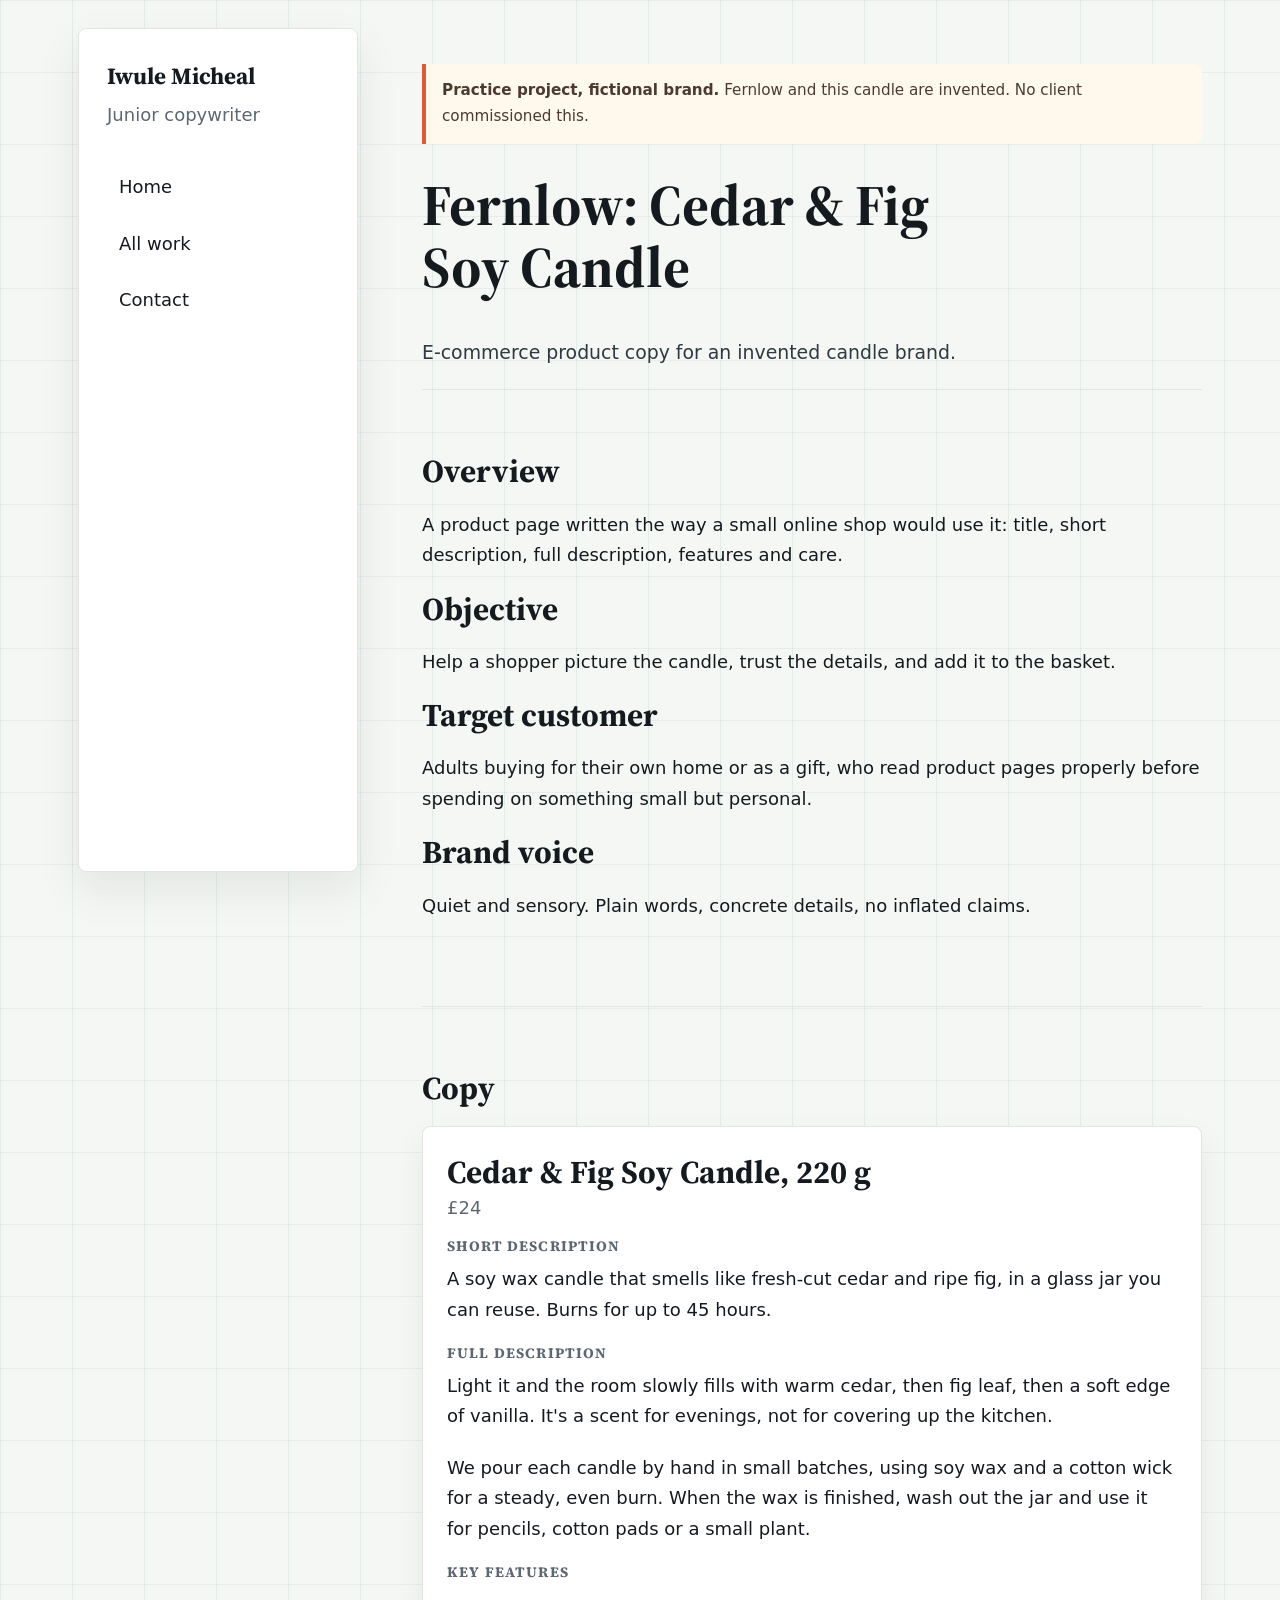
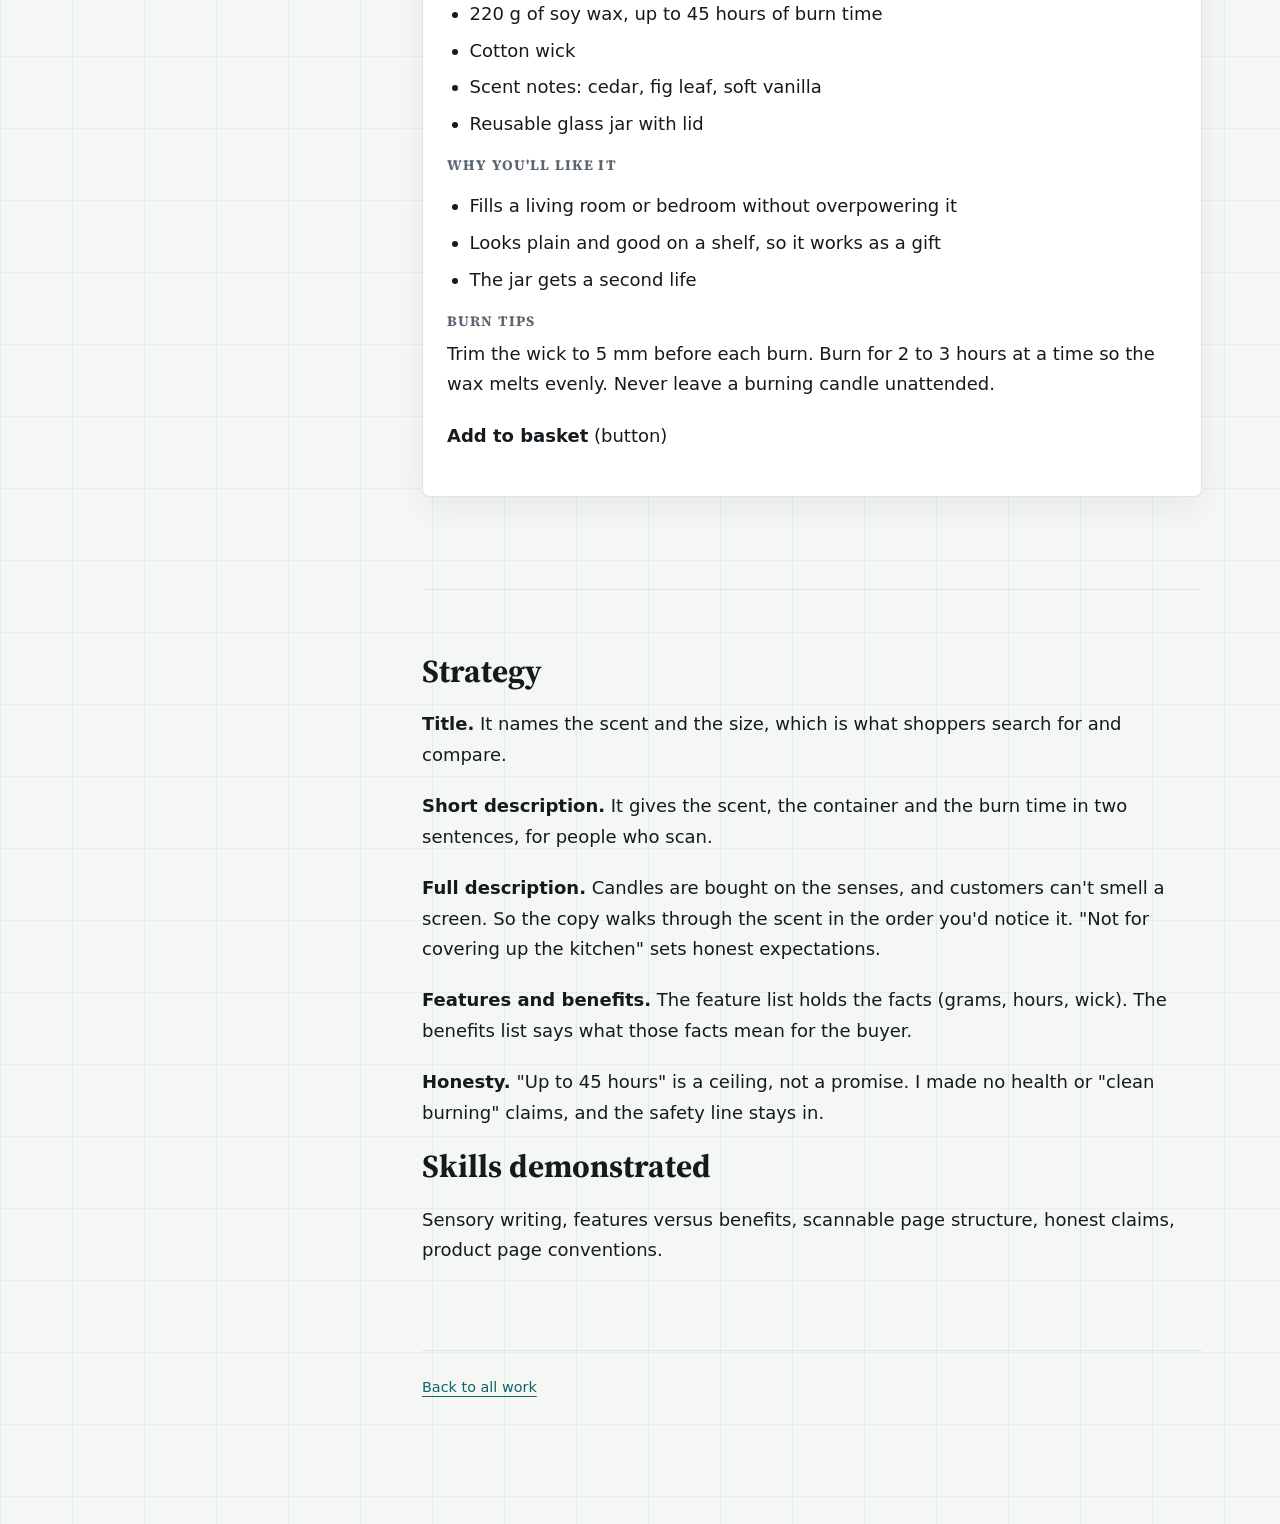
==== project-ecommerce.html @ 81a902f0 "Add files via upload" ====
<!DOCTYPE html>
<html lang="en">
<head>
<meta charset="UTF-8">
<meta name="viewport" content="width=device-width, initial-scale=1">
<title>Fernlow product page copy | Iwule Micheal</title>
<link rel="preconnect" href="https://fonts.googleapis.com">
<link rel="stylesheet" href="https://fonts.googleapis.com/css2?family=Source+Serif+4:wght@400;600;700&display=swap">
<link rel="stylesheet" href="css/style.css">
<script src="js/main.js" defer></script>
</head>
<body>
<div class="layout">
  <aside class="side">
    <p class="name">Iwule Micheal</p>
    <p class="role">Junior copywriter</p>
    <nav aria-label="Main"><a href="index.html">Home</a><a href="index.html#work">All work</a><a href="index.html#contact">Contact</a></nav>
  </aside>
  <main>
    <p class="notice"><strong>Practice project, fictional brand.</strong> Fernlow and this candle are invented. No client commissioned this.</p>
    <h1>Fernlow: Cedar &amp; Fig Soy Candle</h1>
    <p class="lead">E-commerce product copy for an invented candle brand.</p>
    <section>
      <h2>Overview</h2>
      <p>A product page written the way a small online shop would use it: title, short description, full description, features and care.</p>
      <h2>Objective</h2>
      <p>Help a shopper picture the candle, trust the details, and add it to the basket.</p>
      <h2>Target customer</h2>
      <p>Adults buying for their own home or as a gift, who read product pages properly before spending on something small but personal.</p>
      <h2>Brand voice</h2>
      <p>Quiet and sensory. Plain words, concrete details, no inflated claims.</p>
    </section>
    <section>
      <h2>Copy</h2>
      <div class="pack">
        <p class="prod">Cedar &amp; Fig Soy Candle, 220 g</p>
        <p class="sub">&pound;24</p>
        <h4>Short description</h4>
        <p>A soy wax candle that smells like fresh-cut cedar and ripe fig, in a glass jar you can reuse. Burns for up to 45 hours.</p>
        <h4>Full description</h4>
        <p>Light it and the room slowly fills with warm cedar, then fig leaf, then a soft edge of vanilla. It's a scent for evenings, not for covering up the kitchen.</p>
        <p>We pour each candle by hand in small batches, using soy wax and a cotton wick for a steady, even burn. When the wax is finished, wash out the jar and use it for pencils, cotton pads or a small plant.</p>
        <h4>Key features</h4>
        <ul>
          <li>220 g of soy wax, up to 45 hours of burn time</li>
          <li>Cotton wick</li>
          <li>Scent notes: cedar, fig leaf, soft vanilla</li>
          <li>Reusable glass jar with lid</li>
        </ul>
        <h4>Why you'll like it</h4>
        <ul>
          <li>Fills a living room or bedroom without overpowering it</li>
          <li>Looks plain and good on a shelf, so it works as a gift</li>
          <li>The jar gets a second life</li>
        </ul>
        <h4>Burn tips</h4>
        <p>Trim the wick to 5 mm before each burn. Burn for 2 to 3 hours at a time so the wax melts evenly. Never leave a burning candle unattended.</p>
        <p><strong>Add to basket</strong> (button)</p>
      </div>
    </section>
    <section>
      <h2>Strategy</h2>
      <p><strong>Title.</strong> It names the scent and the size, which is what shoppers search for and compare.</p>
      <p><strong>Short description.</strong> It gives the scent, the container and the burn time in two sentences, for people who scan.</p>
      <p><strong>Full description.</strong> Candles are bought on the senses, and customers can't smell a screen. So the copy walks through the scent in the order you'd notice it. "Not for covering up the kitchen" sets honest expectations.</p>
      <p><strong>Features and benefits.</strong> The feature list holds the facts (grams, hours, wick). The benefits list says what those facts mean for the buyer.</p>
      <p><strong>Honesty.</strong> "Up to 45 hours" is a ceiling, not a promise. I made no health or "clean burning" claims, and the safety line stays in.</p>
      <h2>Skills demonstrated</h2>
      <p>Sensory writing, features versus benefits, scannable page structure, honest claims, product page conventions.</p>
    </section>
    <footer><p><a href="index.html#work">Back to all work</a></p></footer>
  </main>
</div>
</body>
</html>
---- css/style.css ----
:root{
  --bg:#f5f7f4;
  --panel:#ffffff;
  --ink:#151a1f;
  --muted:#5c6772;
  --line:#dfe5df;
  --accent:#116466;
  --accent-strong:#0b4446;
  --warm:#d95d39;
  --mark:#f4c95d;
  --wash:#e6f0eb;
  --shadow:0 18px 45px rgba(21,26,31,.08);
}

*{box-sizing:border-box}
html{scroll-behavior:smooth}
body{
  margin:0;
  background:
    linear-gradient(90deg,rgba(17,100,102,.08) 1px,transparent 1px),
    linear-gradient(180deg,rgba(17,100,102,.06) 1px,transparent 1px),
    var(--bg);
  background-size:72px 72px;
  color:var(--ink);
  font:18px/1.7 system-ui,-apple-system,"Segoe UI",sans-serif;
}

a{color:var(--accent);text-underline-offset:4px;text-decoration-thickness:1px}
a:hover{color:var(--accent-strong)}
a:focus-visible{outline:3px solid var(--mark);outline-offset:4px}

h1,h2,h3,h4{
  margin:0 0 .65em;
  font-family:"Source Serif 4",Georgia,serif;
  line-height:1.08;
  letter-spacing:0;
}
h1{font-size:3.6rem;max-width:9.5em}
h2{font-size:2rem}
h3{font-size:1.22rem}
h4{font-size:.9rem;text-transform:uppercase;letter-spacing:.08em;color:var(--muted)}
p{margin:0 0 1.15em}

.layout{
  display:grid;
  grid-template-columns:280px minmax(0,1fr);
  gap:64px;
  width:min(1180px,100%);
  margin:0 auto;
  padding:28px;
}

.side{
  position:sticky;
  top:28px;
  align-self:start;
  min-height:calc(100vh - 56px);
  padding:28px;
  background:var(--panel);
  border:1px solid var(--line);
  border-radius:8px;
  box-shadow:var(--shadow);
}
.side .name{
  margin:0;
  font-family:"Source Serif 4",Georgia,serif;
  font-size:1.45rem;
  font-weight:700;
}
.side .role{
  margin:4px 0 32px;
  color:var(--muted);
}
.side nav{
  display:grid;
  gap:8px;
}
.side nav a{
  padding:9px 12px;
  border-radius:8px;
  color:var(--ink);
  text-decoration:none;
}
.side nav a:hover,
.side nav a.is-active{
  background:var(--wash);
  color:var(--accent-strong);
}

main{
  max-width:780px;
  padding:36px 0 80px;
}
section{
  padding:64px 0;
  border-top:1px solid var(--line);
}
section:first-child{border-top:0;padding-top:0}
.hero{padding-bottom:56px}
.eyebrow{
  display:inline-flex;
  margin:0 0 18px;
  padding:6px 10px;
  border:1px solid rgba(17,100,102,.24);
  border-radius:999px;
  background:rgba(230,240,235,.8);
  color:var(--accent-strong);
  font-size:.82rem;
  font-weight:700;
  text-transform:uppercase;
  letter-spacing:.08em;
}
.lead{
  max-width:38em;
  color:#303840;
  font-size:1.18rem;
}
.actions{
  display:flex;
  flex-wrap:wrap;
  gap:12px;
  margin-top:24px;
}
.actions a,
.work a{
  display:inline-flex;
  align-items:center;
  min-height:42px;
  padding:9px 16px;
  border-radius:8px;
  background:var(--ink);
  color:#fff;
  font-weight:700;
  text-decoration:none;
}
.actions a + a{
  background:transparent;
  color:var(--accent-strong);
  border:1px solid rgba(17,100,102,.35);
}
.actions a:hover,
.work a:hover{
  background:var(--accent-strong);
  color:#fff;
}
.hero-panel{
  display:grid;
  grid-template-columns:repeat(3,1fr);
  gap:1px;
  margin-top:34px;
  overflow:hidden;
  border:1px solid var(--line);
  border-radius:8px;
  background:var(--line);
  box-shadow:var(--shadow);
}
.hero-panel div{
  min-height:132px;
  padding:20px;
  background:var(--panel);
}
.hero-panel span{
  display:block;
  margin-bottom:10px;
  color:var(--warm);
  font-size:.8rem;
  font-weight:800;
  text-transform:uppercase;
  letter-spacing:.08em;
}
.hero-panel strong{
  display:block;
  font-family:"Source Serif 4",Georgia,serif;
  font-size:1.2rem;
  line-height:1.2;
}

.work{
  display:grid;
  gap:16px;
  list-style:none;
  margin:28px 0 0;
  padding:0;
}
.work li{
  position:relative;
  padding:24px;
  background:var(--panel);
  border:1px solid var(--line);
  border-radius:8px;
  box-shadow:0 12px 30px rgba(21,26,31,.06);
  transition:transform .2s ease,box-shadow .2s ease,border-color .2s ease;
}
.work li:hover{
  transform:translateY(-3px);
  border-color:rgba(17,100,102,.35);
  box-shadow:var(--shadow);
}
.project-num{
  margin:0 0 10px;
  color:var(--warm);
  font-size:.78rem;
  font-weight:800;
  letter-spacing:.08em;
}
.work h3{margin-bottom:4px}
.work .cat{
  margin:0 0 8px;
  color:var(--muted);
  font-size:.92rem;
  font-weight:700;
}
.work p:not(.cat):not(.project-num){max-width:36em}

.notice{
  margin:0 0 30px;
  padding:14px 16px;
  border-left:4px solid var(--warm);
  background:#fff8ec;
  border-radius:0 8px 8px 0;
  color:#4d3a2e;
  font-size:.95rem;
}
.pack{
  margin:18px 0 28px;
  padding:24px;
  background:var(--panel);
  border:1px solid var(--line);
  border-radius:8px;
  box-shadow:0 12px 30px rgba(21,26,31,.06);
}
.pack .brand{
  margin:0;
  color:var(--accent-strong);
  font-weight:800;
  letter-spacing:.08em;
}
.pack .prod{
  margin:4px 0 2px;
  font-family:"Source Serif 4",Georgia,serif;
  font-size:2rem;
  font-weight:700;
  line-height:1.1;
}
.pack .sub{margin:0 0 16px;color:var(--muted)}
.pack .tag{
  margin:0 0 16px;
  color:var(--accent-strong);
  font-size:1.18rem;
  font-weight:700;
}
.pack ul,.pack ol{padding-left:1.25em}
.pack li{margin:.35em 0}
.todo{background:var(--mark);padding:0 4px}

.contact-grid{
  display:grid;
  grid-template-columns:repeat(2,1fr);
  gap:16px;
}
.contact-grid p{
  margin:0;
  padding:20px;
  background:var(--panel);
  border:1px solid var(--line);
  border-radius:8px;
  font-weight:800;
}
.contact-grid a{
  display:block;
  margin-top:8px;
  font-weight:600;
  overflow-wrap:anywhere;
}

footer{
  color:var(--muted);
  font-size:.9rem;
  border-top:1px solid var(--line);
  padding-top:24px;
}

.reveal{
  opacity:0;
  transform:translateY(14px);
  transition:opacity .45s ease,transform .45s ease;
}
.reveal.is-visible{
  opacity:1;
  transform:none;
}

@media (prefers-reduced-motion:reduce){
  html{scroll-behavior:auto}
  .work li,.reveal{transition:none}
  .work li:hover{transform:none}
}

@media (max-width:900px){
  body{font-size:17px}
  h1{font-size:2.7rem}
  .layout{
    grid-template-columns:1fr;
    gap:0;
    padding:18px;
  }
  .side{
    position:static;
    min-height:0;
    padding:20px;
  }
  .side nav{
    display:flex;
    flex-wrap:wrap;
  }
  main{max-width:none;padding-top:28px}
  section{padding:48px 0}
  .hero-panel,.contact-grid{grid-template-columns:1fr}
}

@media (max-width:560px){
  body{font-size:16px;background-size:48px 48px}
  h1{font-size:2.25rem}
  h2{font-size:1.65rem}
  .layout{padding:12px}
  .side{padding:18px}
  .actions a,.work a{width:100%;justify-content:center}
  .pack,.work li{padding:20px}
}
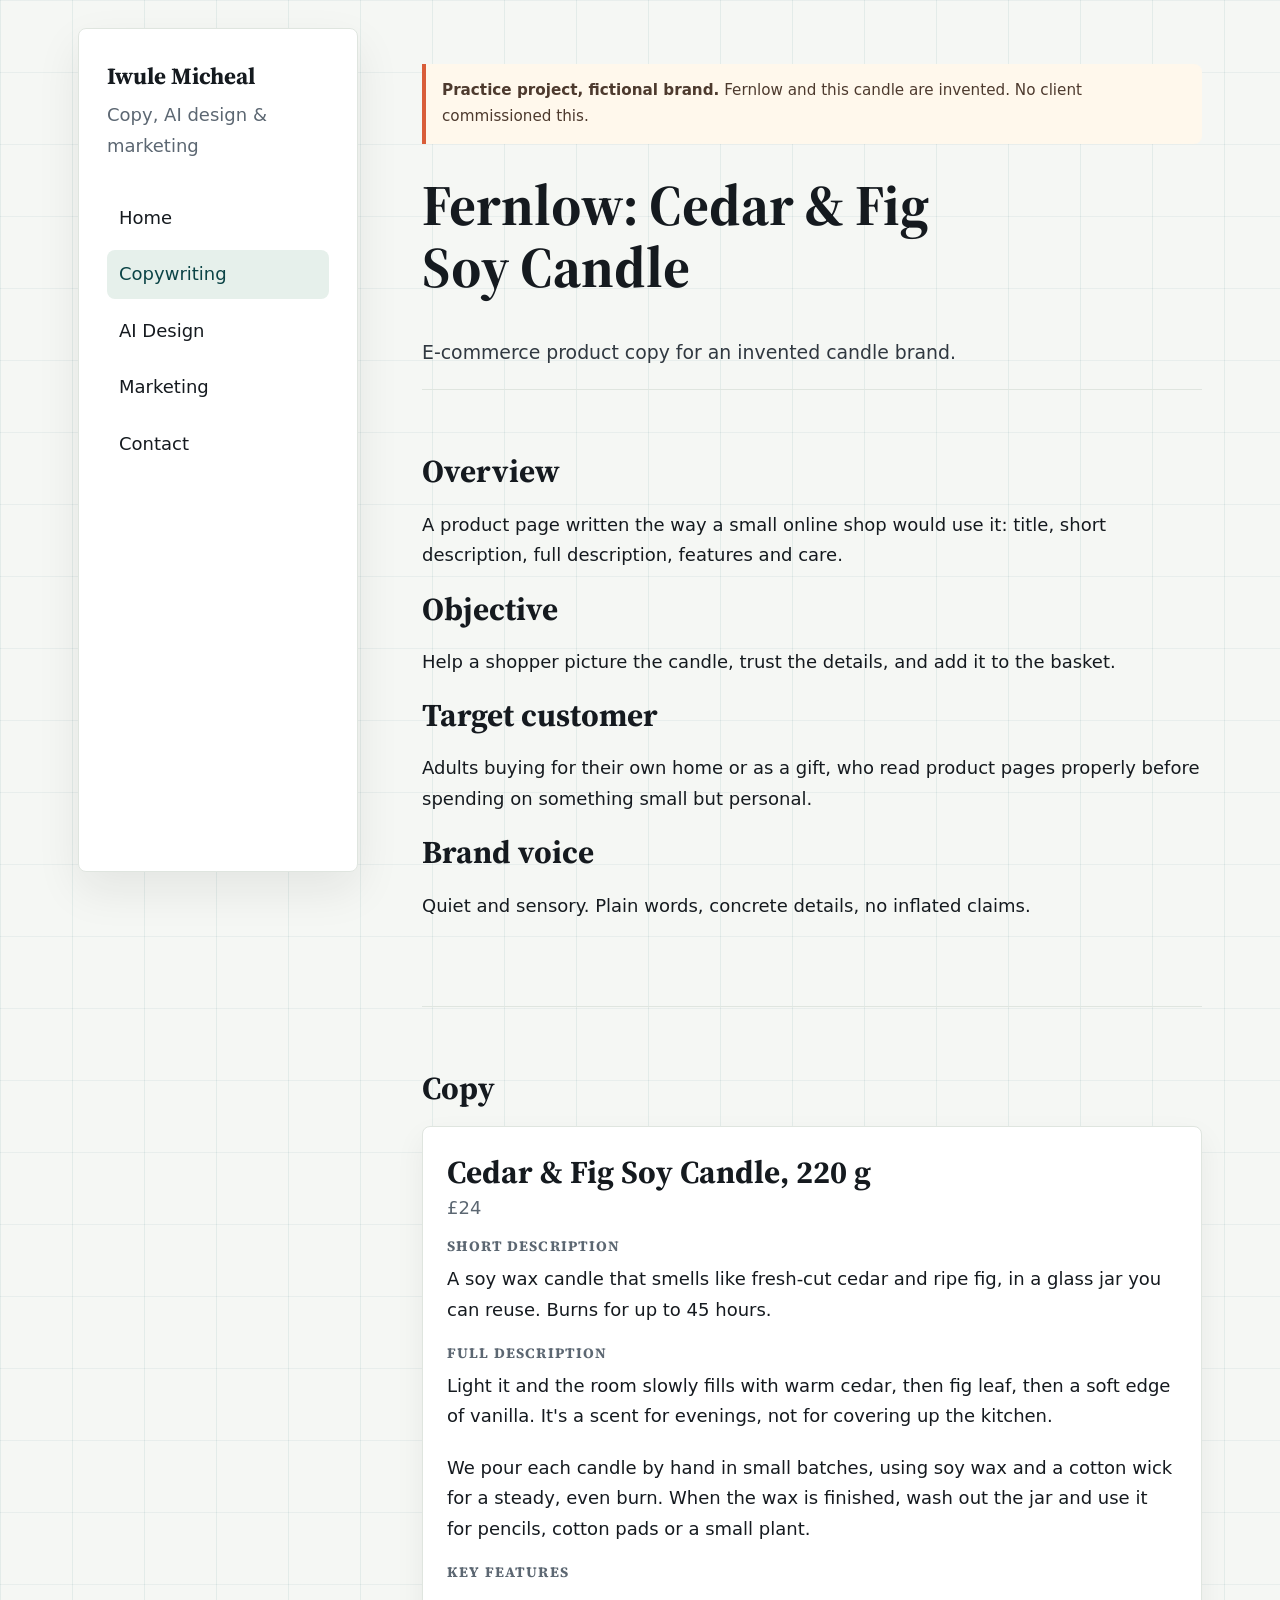
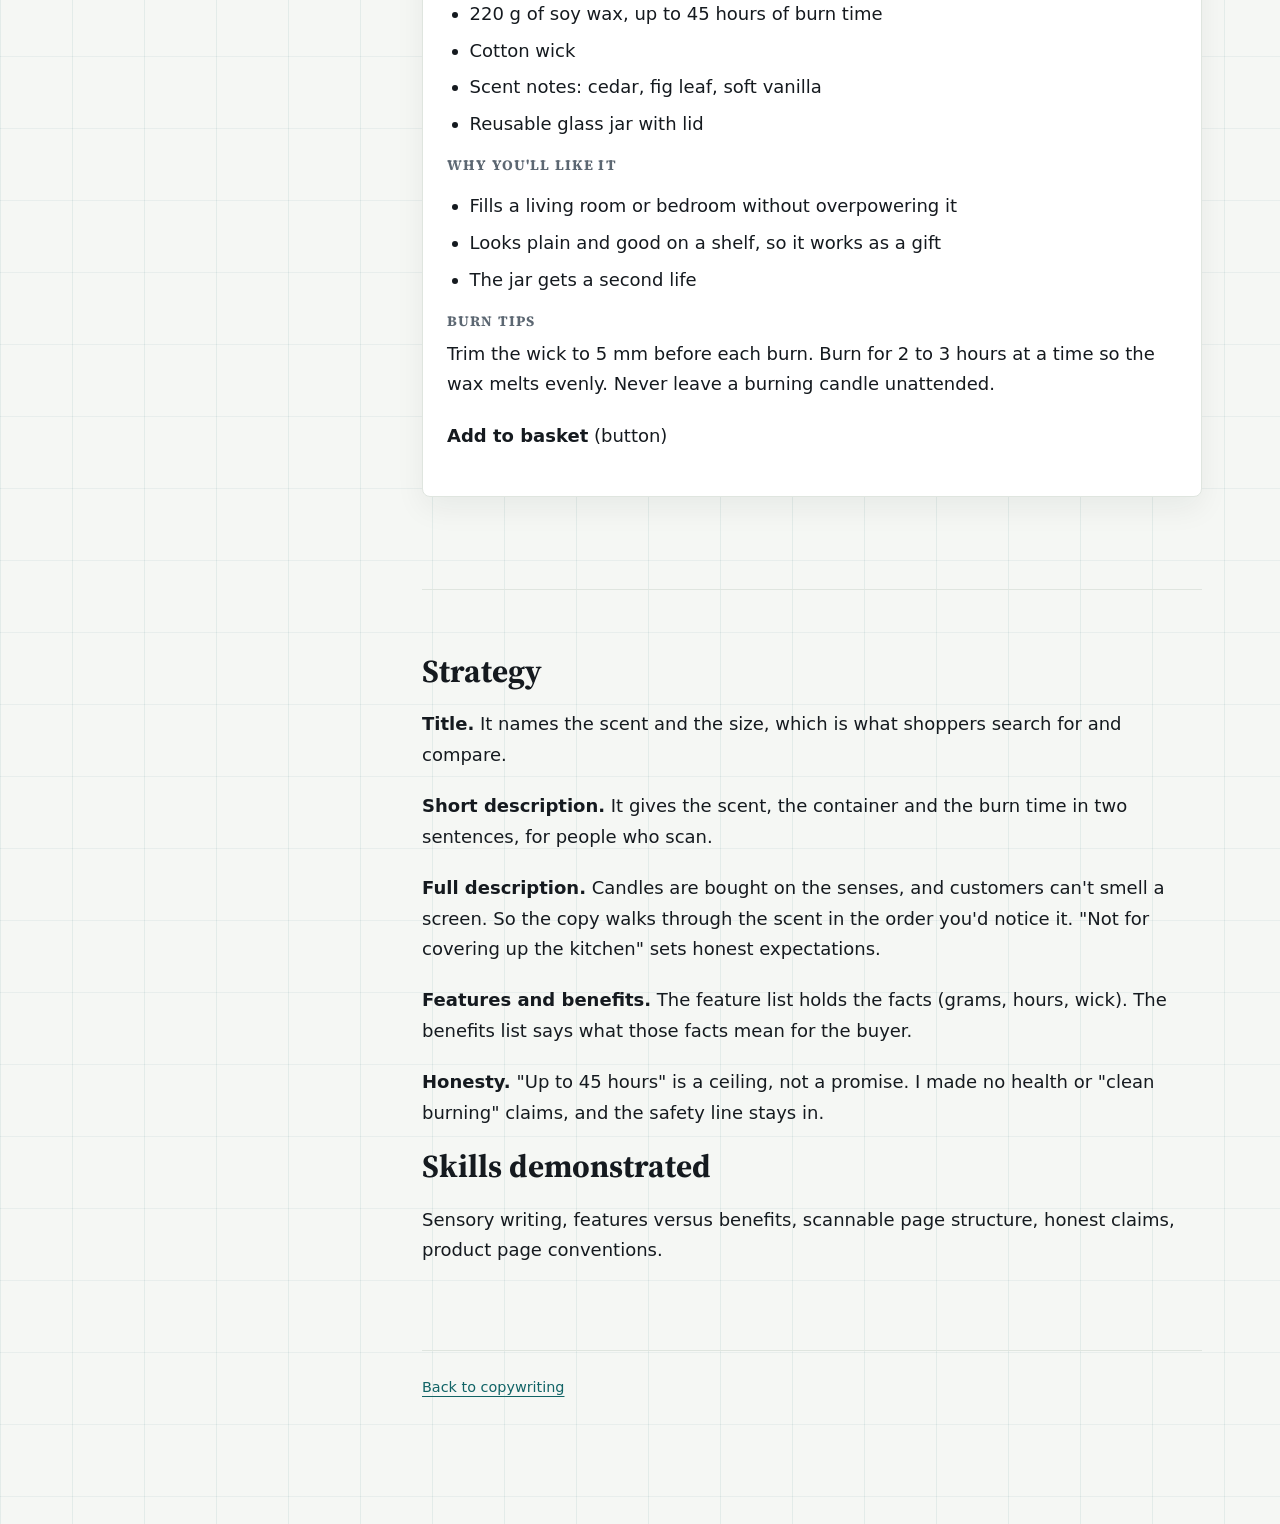
==== commit 3b5aa174: "Add files via upload" ====
--- a/project-ecommerce.html
+++ b/project-ecommerce.html
@@ -7,14 +7,15 @@
 <link rel="preconnect" href="https://fonts.googleapis.com">
 <link rel="stylesheet" href="https://fonts.googleapis.com/css2?family=Source+Serif+4:wght@400;600;700&display=swap">
 <link rel="stylesheet" href="css/style.css">
+<link rel="icon" href="data:image/svg+xml,%3Csvg xmlns='http://www.w3.org/2000/svg' viewBox='0 0 32 32'%3E%3Crect width='32' height='32' rx='6' fill='%230f5c5c'/%3E%3Ctext x='16' y='23.5' font-family='Georgia,serif' font-size='22' font-weight='700' text-anchor='middle' fill='white'%3EIM%3C/text%3E%3C/svg%3E">
 <script src="js/main.js" defer></script>
 </head>
 <body>
 <div class="layout">
   <aside class="side">
     <p class="name">Iwule Micheal</p>
-    <p class="role">Junior copywriter</p>
-    <nav aria-label="Main"><a href="index.html">Home</a><a href="index.html#work">All work</a><a href="index.html#contact">Contact</a></nav>
+    <p class="role">Copy, AI design &amp; marketing</p>
+    <nav aria-label="Main"><a href="index.html">Home</a><a href="copywriting.html">Copywriting</a><a href="ai-design.html">AI Design</a><a href="marketing.html">Marketing</a><a href="index.html#contact">Contact</a></nav>
   </aside>
   <main>
     <p class="notice"><strong>Practice project, fictional brand.</strong> Fernlow and this candle are invented. No client commissioned this.</p>
@@ -68,7 +69,7 @@
       <h2>Skills demonstrated</h2>
       <p>Sensory writing, features versus benefits, scannable page structure, honest claims, product page conventions.</p>
     </section>
-    <footer><p><a href="index.html#work">Back to all work</a></p></footer>
+    <footer><p><a href="copywriting.html">Back to copywriting</a></p></footer>
   </main>
 </div>
 </body>
--- a/css/style.css
+++ b/css/style.css
@@ -327,3 +327,72 @@
   .actions a,.work a{width:100%;justify-content:center}
   .pack,.work li{padding:20px}
 }
+
+.shot{margin:18px 0 8px}
+.shot img{
+  display:block;
+  width:100%;
+  height:auto;
+  border-radius:8px;
+  border:1px solid var(--line);
+  box-shadow:var(--shadow);
+}
+.shot.portrait img{max-width:420px}
+.shot figcaption{
+  margin-top:10px;
+  color:var(--muted);
+  font-size:.92rem;
+}
+
+.side nav .subnav{
+  display:none;
+  gap:4px;
+  margin:-2px 0 2px 14px;
+  padding-left:10px;
+  border-left:2px solid var(--line);
+}
+.side nav .subnav.is-open{display:grid}
+.side nav .subnav a{
+  padding:6px 12px;
+  font-size:.92rem;
+  color:var(--muted);
+}
+.side nav .subnav a:hover{color:var(--accent-strong)}
+
+@media (max-width:900px){
+  .side nav .subnav.is-open{
+    display:flex;
+    flex-wrap:wrap;
+    margin:0;
+    padding-left:0;
+    border-left:0;
+  }
+}
+
+.contact-grid .label{
+  display:flex;
+  align-items:center;
+  gap:10px;
+}
+.contact-grid .icon{
+  width:22px;
+  height:22px;
+  flex:none;
+  fill:currentColor;
+}
+.contact-grid .icon-email{color:var(--accent)}
+.contact-grid .icon-linkedin{color:#0a66c2}
+.contact-grid .icon-whatsapp{color:#25d366}
+.contact-grid .icon-x{color:var(--ink)}
+.contact-grid p{
+  transition:transform .2s ease,box-shadow .2s ease,border-color .2s ease;
+}
+.contact-grid p:hover{
+  transform:translateY(-3px);
+  border-color:rgba(17,100,102,.35);
+  box-shadow:var(--shadow);
+}
+@media (prefers-reduced-motion:reduce){
+  .contact-grid p{transition:none}
+  .contact-grid p:hover{transform:none}
+}
